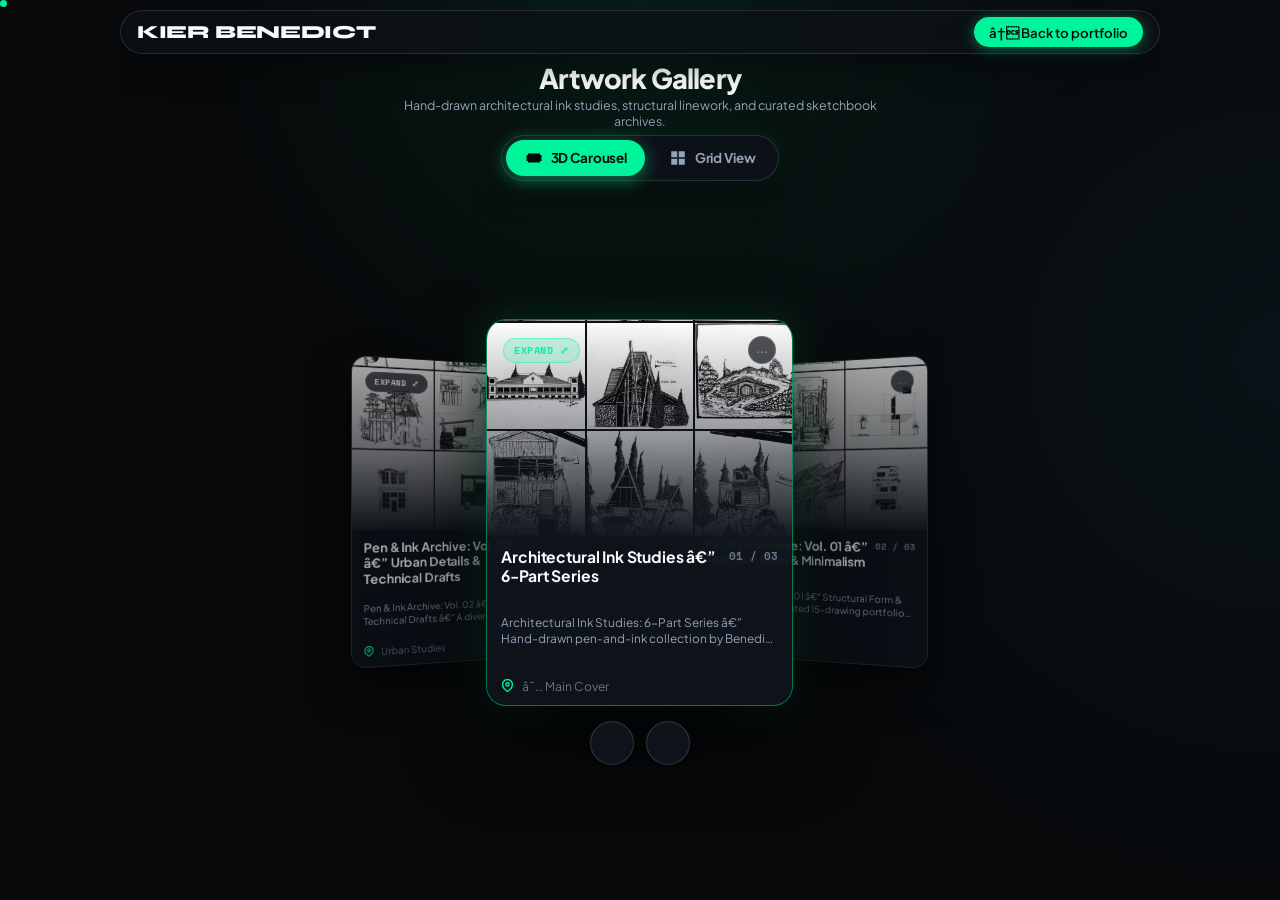
==== gallery-artwork.html @ 59157819 "feat: complete portfolio redesign with centered hero trio, seamless popout studio portrait, 3D anima" ====
﻿<!DOCTYPE html>
<html lang="en" class="is-carousel-view">
<head>
  <meta charset="UTF-8">
  <meta name="viewport" content="width=device-width, initial-scale=1.0, maximum-scale=1.0, user-scalable=no, viewport-fit=cover">
  <title>Artwork Gallery | Kier Benedict</title>
  <link rel="icon" href="assets/img/favicon-kb.svg" type="image/svg+xml">
  <link rel="stylesheet" href="assets/css/gallery.css?v=2.2">
  <link rel="stylesheet" href="https://cdn.jsdelivr.net/npm/remixicon@4.9.0/fonts/remixicon.css">
</head>
<body class="is-carousel-view">
  <main class="main">
    <div class="container">
      <div class="topbar">
        <a href="index.html" class="brand">KIER BENEDICT</a>
        <a href="index.html#content-index" class="back-link">â† Back to portfolio</a>
      </div>

      <header class="page-header">
        <h1>Artwork Gallery</h1>
        <p>Hand-drawn architectural ink studies, structural linework, and curated sketchbook archives.</p>
      </header>

      <!-- Persistent View Mode Controls (Always visible in both views) -->
      <div class="gallery-view-controls">
        <div class="view-toggle-pill" role="tablist" aria-label="Gallery View Mode">
          <button class="view-toggle-btn active" id="view-btn-carousel" type="button" role="tab" aria-selected="true">
            <svg viewBox="0 0 24 24" width="18" height="18" fill="currentColor"><path d="M4 6h16v12H4z M2 8h2v8H2z M20 8h2v8h-2z"/></svg>
            <span>3D Carousel</span>
          </button>
          <button class="view-toggle-btn" id="view-btn-grid" type="button" role="tab" aria-selected="false">
            <svg viewBox="0 0 24 24" width="18" height="18" fill="currentColor"><path d="M3 3h8v8H3zm10 0h8v8h-8zM3 13h8v8H3zm10 0h8v8h-8z"/></svg>
            <span>Grid View</span>
          </button>
        </div>
      </div>

      <!-- Gallery Views Container with Fluid Crossfade Transition -->
      <div class="gallery-views-container">
        <!-- 3D Glassmorphism Coverflow Carousel -->
        <section class="glass-carousel-section view-active" id="glass-carousel-section" aria-label="3D Featured Carousel">
          <div class="glass-carousel" id="glass-carousel">
            <div class="glass-carousel__stage" id="carousel-stage">
              <div class="glass-carousel__track" id="carousel-track">
                <!-- Dynamically populated by gallery.js -->
              </div>
            </div>

          <!-- Carousel Navigation Arrows -->
          <div class="carousel-nav-arrows" id="carousel-nav-arrows">
            <button class="shelf-nav-btn" id="pill-prev-btn" type="button" aria-label="Previous card">
              <i class="ri-arrow-left-s-line"></i>
            </button>
            <button class="shelf-nav-btn" id="pill-next-btn" type="button" aria-label="Next card">
              <i class="ri-arrow-right-s-line"></i>
            </button>
          </div>
        </div>
      </section>

      <section class="gallery-grid view-hidden" aria-label="Artwork gallery">
        <!-- 01: Main Cover - ARCHITECTURAL INK STUDIES -->
        <article class="gallery-item gallery-item--cover" data-gallery-item data-title="Architectural Ink Studies â€” 6-Part Series" data-text="Architectural Ink Studies: 6-Part Series â€” Hand-drawn pen-and-ink collection by Benedict (solo.c). Across six detailed vignettes, the series explores varied structural languages: a grand colonial estate, a timber &amp; stone A-frame lodge in Ketchum, a turf-roofed subterranean hill dwelling, a multi-story rustic shack with air conditioning and overgrown foliage, a sharp alpine A-frame cabin, and a cantilevered clifftop retreat with an elevated wooden staircase. Demonstrates master-level line weight control, crosshatching, and architectural storytelling." tabindex="0">
          <img src="assets/img/artmain.jpg" alt="Architectural Ink Studies 6-part series hand-drawn pen and ink sketches by Benedict">
          <div class="gallery-item__content">
            <div class="gallery-item__meta">
              <span class="gallery-badge gallery-badge--cover">â˜… Main Cover</span>
              <span class="gallery-badge gallery-badge--tag">Ink Studies</span>
            </div>
            <h3>Architectural Ink Studies</h3>
            <p>Six hand-drawn pen-and-ink architectural vignettes exploring A-frame lodges, subterranean turf homes, rustic shacks, and clifftop retreats.</p>
          </div>
        </article>

        <!-- 02: INK SKETCHES ARCHIVE VOL 01 -->
        <article class="gallery-item" data-gallery-item data-title="Pen &amp; Ink Archive: Vol. 01 â€” Structural Form &amp; Minimalism" data-text="Pen &amp; Ink Archive: Vol. 01 â€” Structural Form &amp; Minimalism â€” A curated 15-drawing portfolio grid showcasing delicate micron pen illustrations. Subjects span historic water towers, Japanese timber storefronts, stilt fishing platforms, Bauhaus minimalist dwellings, continuous-line face sketches, seaside gelato cafes, and floating island fortresses." tabindex="0">
          <img src="assets/img/ink-sketches-archive-1.jpg" alt="Pen and Ink Archive Vol 01 curated 15-piece sketchbook illustrations">
          <div class="gallery-item__content">
            <div class="gallery-item__meta">
              <span class="gallery-badge">Sketchbook</span>
              <span class="gallery-badge gallery-badge--tag">Archive Vol. 01</span>
            </div>
            <h3>Pen &amp; Ink Archive: Vol. 01</h3>
            <p>15-piece sketchbook collection exploring Japanese storefronts, stone fortifications, seaside cafes, and minimalist structures.</p>
          </div>
        </article>

        <!-- 03: INK SKETCHES ARCHIVE VOL 02 -->
        <article class="gallery-item" data-gallery-item data-title="Pen &amp; Ink Archive: Vol. 02 â€” Urban Details &amp; Technical Drafts" data-text="Pen &amp; Ink Archive: Vol. 02 â€” Urban Details &amp; Technical Drafts â€” A diverse 15-sketch archival plate pairing urban architectural studies with tactile mechanical details. Highlights include a detailed rotary telephone, an ornate Romanesque cathedral facade, Italian hill town clusters, timber fishing platforms, a precision fighter jet technical blueprint, and a Victorian clocktower manor." tabindex="0">
          <img src="assets/img/ink-sketches-archive-2.jpg" alt="Pen and Ink Archive Vol 02 urban architectural details and technical drafts">
          <div class="gallery-item__content">
            <div class="gallery-item__meta">
              <span class="gallery-badge">Urban Studies</span>
              <span class="gallery-badge gallery-badge--tag">Archive Vol. 02</span>
            </div>
            <h3>Pen &amp; Ink Archive: Vol. 02</h3>
            <p>15-piece archival plate featuring vintage rotary telephones, baroque cathedrals, Italian hill villages, and fighter jet blueprint drafts.</p>
          </div>
        </article>

        <!-- Grid View Navigation Arrows -->
        <div class="carousel-nav-arrows grid-nav-arrows" id="grid-nav-arrows">
          <button class="shelf-nav-btn" id="grid-prev-btn" type="button" aria-label="Previous card">
            <i class="ri-arrow-left-s-line"></i>
          </button>
          <button class="shelf-nav-btn" id="grid-next-btn" type="button" aria-label="Next card">
            <i class="ri-arrow-right-s-line"></i>
          </button>
        </div>
      </section>
      </div>
    </div>
  </main>

  <div class="gallery-lightbox" id="gallery-lightbox" aria-hidden="true">
    <button class="gallery-lightbox__close" id="lightbox-close" aria-label="Close fullscreen view">Ã—</button>
    <div class="gallery-lightbox__dialog">
      <img id="lightbox-image" src="" alt="Expanded gallery item">
      <div class="gallery-lightbox__caption">
        <h3 id="lightbox-title">Gallery item</h3>
        <p id="lightbox-text"></p>
      </div>
    </div>
  </div>

  <script src="assets/js/gallery.js?v=2.2"></script>
</body>
</html>
---- assets/css/gallery.css ----
/* ==========================================================================
   SOLO.C — GALLERY DESIGN SYSTEM
   Spotify & iOS Dark Glassmorphism, Rounded Cards, High Contrast
   ========================================================================== */
@import url("https://fonts.googleapis.com/css2?family=Plus+Jakarta+Sans:wght@400;500;600;700;800&family=Press+Start+2P&family=Space+Mono:wght@400;700&family=Syne:wght@700;800&display=swap");

:root {
  --bg-base: #07090b;
  --bg-surface-1: rgba(16, 20, 26, 0.72);
  --bg-surface-2: rgba(24, 30, 38, 0.55);
  --accent-primary: #00f59b;
  --accent-hover: #26ffad;
  --accent-glow: rgba(0, 245, 155, 0.35);
  --text-primary: #f8fafc;
  --text-secondary: #94a3b8;
  --text-muted: #64748b;
  --text-inverse: #07090b;
  --border-glass: rgba(255, 255, 255, 0.12);
  --border-accent: rgba(0, 245, 155, 0.35);
  --font-sans: 'Plus Jakarta Sans', sans-serif;
  --font-display: 'Syne', sans-serif;
  --font-mono: 'Space Mono', monospace;
  --font-pixel: 'Press Start 2P', monospace;
}

*, *::before, *::after {
  box-sizing: border-box;
  margin: 0;
  padding: 0;
  touch-action: manipulation;
}

html {
  scroll-behavior: smooth;
  color-scheme: dark;
  overflow-x: hidden;
  width: 100%;
  max-width: 100%;
  touch-action: pan-y;
  -webkit-text-size-adjust: 100%;
  text-size-adjust: 100%;
}

body {
  font-family: var(--font-sans);
  color: var(--text-secondary);
  background-color: var(--bg-base);
  background-image: 
    radial-gradient(circle at 50% 0%, rgba(0, 245, 155, 0.08) 0%, transparent 40%),
    radial-gradient(circle at 100% 40%, rgba(56, 189, 248, 0.05) 0%, transparent 40%);
  background-attachment: fixed;
  min-height: 100vh;
  position: relative;
  overflow-x: hidden;
  width: 100%;
  max-width: 100%;
  touch-action: pan-y;
}

.main {
  position: relative;
  z-index: 1;
  padding: 1rem 1rem 1.25rem;
  width: 100%;
  max-width: 100%;
  overflow-x: clip;
}

.container {
  max-width: 1040px;
  margin: 0 auto;
  width: 100%;
  overflow-x: clip;
}

/* iOS Floating Topbar */
.topbar {
  display: flex;
  align-items: center;
  justify-content: space-between;
  gap: 0.85rem;
  margin-bottom: 1rem;
  padding: 0.5rem 1.1rem;
  border: 1px solid var(--border-glass);
  border-radius: 9999px;
  background: rgba(14, 18, 23, 0.75);
  backdrop-filter: blur(24px);
  -webkit-backdrop-filter: blur(24px);
  box-shadow: 0 12px 32px rgba(0, 0, 0, 0.4);
}

.brand {
  color: var(--text-primary);
  font-family: var(--font-display);
  font-size: 1.15rem;
  font-weight: 800;
  text-decoration: none;
  letter-spacing: -0.02em;
}

.back-link {
  display: inline-flex;
  align-items: center;
  gap: 0.4rem;
  padding: 0.42rem 0.95rem;
  border-radius: 9999px;
  background: var(--accent-primary);
  color: var(--text-inverse);
  text-decoration: none;
  font-weight: 600;
  font-size: 0.82rem;
  box-shadow: 0 2px 14px rgba(0, 245, 155, 0.4);
  transition: transform 0.2s ease, background 0.2s ease;
  white-space: nowrap;
}

.back-link:hover {
  background: var(--accent-hover);
  transform: translateY(-2px);
}

/* Page Header */
.page-header {
  margin-bottom: 0.85rem;
  text-align: center;
}

.page-header h1 {
  margin: 0 0 0.25rem;
  color: var(--text-primary);
  font-size: clamp(1.5rem, 3.2vw, 2.2rem);
  font-weight: 800;
  letter-spacing: -0.03em;
}

.page-header p {
  margin: 0 auto;
  max-width: 520px;
  color: var(--text-secondary);
  font-size: 0.88rem;
  line-height: 1.45;
}

/* Dense Responsive Card Grid */
.gallery-grid {
  display: grid;
  grid-template-columns: repeat(auto-fit, minmax(260px, 1fr));
  gap: 1.15rem;
  width: 100%;
}

.gallery-item {
  overflow: hidden;
  border: 1px solid var(--border-glass);
  border-radius: 16px;
  background: var(--bg-surface-1);
  backdrop-filter: blur(20px);
  -webkit-backdrop-filter: blur(20px);
  box-shadow: 0 10px 24px rgba(0, 0, 0, 0.35);
  cursor: pointer;
  transition: transform 0.3s cubic-bezier(0.16, 1, 0.3, 1), border-color 0.3s ease, box-shadow 0.3s ease;
  display: flex;
  flex-direction: column;
}

.gallery-item:hover,
.gallery-item:focus-visible {
  transform: translateY(-4px);
  border-color: var(--border-accent);
  box-shadow: 0 16px 36px rgba(0, 0, 0, 0.5), 0 0 24px rgba(0, 245, 155, 0.15);
  outline: none;
}

.gallery-item img,
.gallery-item video {
  display: block;
  width: 100%;
  height: 200px;
  object-fit: cover;
  object-position: center;
  background: #080c10;
  transition: transform 0.4s ease;
}

.gallery-item:hover img,
.gallery-item:hover video {
  transform: scale(1.03);
}

.gallery-item--cover {
  border-color: rgba(0, 245, 155, 0.35);
  box-shadow: 0 12px 32px rgba(0, 0, 0, 0.45), 0 0 24px rgba(0, 245, 155, 0.1);
}

.gallery-item__content {
  padding: 1.25rem;
  flex: 1;
  display: flex;
  flex-direction: column;
}

.gallery-item__meta {
  display: flex;
  align-items: center;
  gap: 0.45rem;
  margin-bottom: 0.65rem;
  flex-wrap: wrap;
}

.gallery-badge {
  display: inline-flex;
  align-items: center;
  font-family: var(--font-mono);
  font-size: 0.68rem;
  font-weight: 700;
  text-transform: uppercase;
  letter-spacing: 0.05em;
  padding: 0.22rem 0.6rem;
  border-radius: 9999px;
  background: rgba(255, 255, 255, 0.06);
  border: 1px solid var(--border-glass);
  color: var(--text-secondary);
}

.gallery-badge--cover {
  background: rgba(0, 245, 155, 0.15);
  border-color: rgba(0, 245, 155, 0.45);
  color: var(--accent-primary);
  box-shadow: 0 0 10px rgba(0, 245, 155, 0.2);
}

.gallery-badge--tag {
  background: rgba(56, 189, 248, 0.1);
  border-color: rgba(56, 189, 248, 0.3);
  color: #38bdf8;
}

.gallery-item__content h3 {
  margin: 0 0 0.4rem;
  color: var(--text-primary);
  font-size: 1.15rem;
  font-weight: 700;
}

.gallery-item__content p {
  margin: 0;
  line-height: 1.6;
  font-size: 0.88rem;
  color: var(--text-secondary);
}

/* Lightbox Modal */
.gallery-lightbox {
  position: fixed;
  inset: 0;
  z-index: 999;
  display: flex;
  align-items: center;
  justify-content: center;
  background: rgba(4, 7, 9, 0.9);
  backdrop-filter: blur(16px);
  -webkit-backdrop-filter: blur(16px);
  padding: 0.85rem;
  opacity: 0;
  visibility: hidden;
  transition: opacity 0.25s ease, visibility 0.25s ease;
  overflow: hidden;
}

.gallery-lightbox.active {
  opacity: 1;
  visibility: visible;
}

.gallery-lightbox__dialog {
  position: relative;
  width: min(820px, 94vw);
  max-height: 90vh;
  display: flex;
  flex-direction: column;
  overflow: hidden;
  border-radius: 18px;
  background: rgba(16, 20, 26, 0.96);
  border: 1px solid var(--border-glass);
  box-shadow: 0 25px 60px rgba(0, 0, 0, 0.8);
}

.gallery-lightbox__dialog img,
.gallery-lightbox__dialog video {
  display: block;
  width: 100%;
  max-height: min(58vh, 480px);
  object-fit: contain;
  background: #040608;
  border: 0;
  flex-shrink: 1;
}

.gallery-lightbox__dialog iframe {
  height: min(50vh, 420px);
}

.video-frame-container {
  position: relative;
  width: 100%;
  aspect-ratio: 16 / 9;
  background: #06090c;
  overflow: hidden;
}

.video-frame-container iframe {
  position: absolute;
  inset: 0;
  width: 100%;
  height: 100%;
  border: 0;
}

/* Video Card Thumbnail & Play Button Styling */
.video-preview-wrap {
  position: relative;
  width: 100%;
  height: 280px;
  overflow: hidden;
  background: #06090c;
  display: block;
  text-decoration: none;
  cursor: pointer;
}

.video-preview-wrap img {
  display: block;
  width: 100%;
  height: 100%;
  object-fit: cover;
  object-position: center 35%;
  transition: transform 0.5s cubic-bezier(0.16, 1, 0.3, 1), filter 0.3s ease;
}

.gallery-item:hover .video-preview-wrap img,
.video-preview-wrap:hover img {
  transform: scale(1.05);
  filter: brightness(0.85);
}

.video-play-btn {
  position: absolute;
  top: 50%;
  left: 50%;
  transform: translate(-50%, -50%) scale(1);
  width: 60px;
  height: 60px;
  border-radius: 50%;
  background: rgba(14, 18, 23, 0.85);
  backdrop-filter: blur(16px);
  -webkit-backdrop-filter: blur(16px);
  border: 1.5px solid rgba(0, 245, 155, 0.6);
  color: var(--accent-primary);
  display: flex;
  align-items: center;
  justify-content: center;
  box-shadow: 0 10px 25px rgba(0, 0, 0, 0.6), 0 0 20px rgba(0, 245, 155, 0.25);
  transition: all 0.3s cubic-bezier(0.16, 1, 0.3, 1);
  pointer-events: none;
  z-index: 3;
}

.video-play-btn svg {
  margin-left: 3px;
  width: 24px;
  height: 24px;
  fill: currentColor;
}

.gallery-item:hover .video-play-btn,
.video-preview-wrap:hover .video-play-btn {
  transform: translate(-50%, -50%) scale(1.15);
  background: var(--accent-primary);
  color: var(--text-inverse);
  border-color: var(--accent-primary);
  box-shadow: 0 12px 30px rgba(0, 245, 155, 0.5), 0 0 35px rgba(0, 245, 155, 0.4);
}

.video-preview-overlay {
  position: absolute;
  top: 0.85rem;
  left: 0.85rem;
  right: 0.85rem;
  display: flex;
  justify-content: space-between;
  align-items: center;
  pointer-events: none;
  z-index: 3;
}

.video-badge-pill {
  font-family: var(--font-mono);
  font-size: 0.66rem;
  font-weight: 700;
  letter-spacing: 0.04em;
  padding: 0.25rem 0.6rem;
  border-radius: 9999px;
  background: rgba(7, 9, 11, 0.82);
  backdrop-filter: blur(10px);
  border: 1px solid rgba(255, 255, 255, 0.16);
  color: var(--text-primary);
  display: inline-flex;
  align-items: center;
  gap: 0.3rem;
}

.video-badge-pill--accent {
  background: rgba(0, 245, 155, 0.18);
  border-color: rgba(0, 245, 155, 0.5);
  color: var(--accent-primary);
}

.video-badge-pill--views {
  background: rgba(56, 189, 248, 0.16);
  border-color: rgba(56, 189, 248, 0.45);
  color: #38bdf8;
}

/* Lightbox Video Preview & Prominent FB CTA */
.lightbox-video-preview {
  position: relative;
  width: 100%;
  max-height: 70vh;
  min-height: 380px;
  background: #040608;
  display: flex;
  align-items: center;
  justify-content: center;
  overflow: hidden;
}

.lightbox-video-poster {
  width: 100%;
  height: 100%;
  max-height: 70vh;
  object-fit: contain;
  display: block;
}

.lightbox-play-overlay {
  position: absolute;
  inset: 0;
  display: flex;
  flex-direction: column;
  align-items: center;
  justify-content: center;
  gap: 1rem;
  background: rgba(4, 7, 10, 0.45);
  text-decoration: none;
  transition: background 0.3s ease;
}

.lightbox-play-overlay:hover {
  background: rgba(4, 7, 10, 0.2);
}

.video-play-btn--lg {
  width: 76px;
  height: 76px;
}

.video-play-btn--lg svg {
  width: 32px;
  height: 32px;
}

.lightbox-play-label {
  font-family: var(--font-sans);
  font-weight: 700;
  font-size: 0.95rem;
  color: #ffffff;
  padding: 0.45rem 1.15rem;
  border-radius: 9999px;
  background: rgba(14, 18, 23, 0.85);
  border: 1px solid rgba(255, 255, 255, 0.18);
  backdrop-filter: blur(12px);
  transition: all 0.2s ease;
}

.lightbox-play-overlay:hover .lightbox-play-label {
  background: var(--accent-primary);
  color: var(--text-inverse);
  border-color: var(--accent-primary);
  box-shadow: 0 4px 18px rgba(0, 245, 155, 0.4);
}

.btn-watch-fb {
  display: inline-flex;
  align-items: center;
  gap: 0.5rem;
  padding: 0.65rem 1.3rem;
  border-radius: 9999px;
  background: var(--accent-primary);
  color: var(--text-inverse);
  font-weight: 700;
  font-size: 0.88rem;
  text-decoration: none;
  box-shadow: 0 4px 16px rgba(0, 245, 155, 0.35);
  transition: all 0.2s ease;
}

.btn-watch-fb:hover {
  background: var(--accent-hover);
  transform: translateY(-2px);
  box-shadow: 0 6px 22px rgba(0, 245, 155, 0.5);
}

.gallery-item__actions {
  display: flex;
  align-items: center;
  justify-content: space-between;
  gap: 0.75rem;
  margin-top: 0.85rem;
  padding-top: 0.85rem;
  border-top: 1px solid rgba(255, 255, 255, 0.08);
}

.gallery-action-link {
  display: inline-flex;
  align-items: center;
  gap: 0.35rem;
  color: var(--accent-primary);
  text-decoration: none;
  font-size: 0.82rem;
  font-weight: 600;
  transition: color 0.2s ease, transform 0.2s ease;
}

.gallery-action-link:hover {
  color: var(--accent-hover);
  transform: translateX(2px);
}

.gallery-lightbox__caption {
  padding: 0.75rem 1.15rem 0.9rem;
  overflow-y: auto;
  max-height: 32vh;
  flex-shrink: 0;
  background: rgba(16, 20, 26, 0.98);
}

.gallery-lightbox__caption h3 {
  margin: 0 0 0.2rem;
  color: var(--text-primary);
  font-size: 1.1rem;
  font-weight: 700;
}

.gallery-lightbox__caption p {
  margin: 0;
  color: var(--text-secondary);
  line-height: 1.5;
  font-size: 0.84rem;
}

.gallery-lightbox__close {
  position: absolute;
  top: 0.75rem;
  right: 0.75rem;
  width: 2.2rem;
  height: 2.2rem;
  border: 1px solid var(--border-glass);
  border-radius: 50%;
  background: rgba(14, 18, 23, 0.85);
  backdrop-filter: blur(8px);
  color: var(--text-primary);
  font-size: 1.25rem;
  cursor: pointer;
  display: flex;
  align-items: center;
  justify-content: center;
  transition: all 0.2s ease;
  z-index: 10;
}

.gallery-lightbox__close:hover {
  background: var(--accent-primary);
  color: var(--text-inverse);
  transform: scale(1.08);
}

body.lightbox-open {
  overflow: hidden;
}

/* View Mode Switcher Pill (Persistent & Prominent) */
.gallery-view-controls,
.glass-carousel-view-controls {
  display: flex;
  align-items: center;
  justify-content: center;
  margin: 0 auto 0.85rem;
  position: relative;
  z-index: 25;
}

.view-toggle-pill {
  display: inline-flex;
  align-items: center;
  padding: 0.25rem;
  border-radius: 9999px;
  background: rgba(14, 18, 24, 0.88);
  backdrop-filter: blur(24px);
  -webkit-backdrop-filter: blur(24px);
  border: 1px solid var(--border-glass);
  box-shadow: 0 10px 32px rgba(0, 0, 0, 0.5), 0 0 20px rgba(0, 245, 155, 0.1);
  gap: 0.3rem;
  min-height: 40px;
}

.view-toggle-btn {
  display: inline-flex;
  align-items: center;
  justify-content: center;
  gap: 0.5rem;
  padding: 0.45rem 1.15rem;
  min-height: 36px;
  border-radius: 9999px;
  border: none;
  background: transparent;
  color: var(--text-secondary);
  font-family: var(--font-sans);
  font-size: 0.84rem;
  font-weight: 700;
  letter-spacing: -0.01em;
  cursor: pointer;
  transition: all 0.25s cubic-bezier(0.16, 1, 0.3, 1);
  touch-action: manipulation;
  -webkit-tap-highlight-color: transparent;
}

.view-toggle-btn svg {
  transition: transform 0.25s ease;
  flex-shrink: 0;
}

.view-toggle-btn:hover {
  color: var(--text-primary);
  background: rgba(255, 255, 255, 0.05);
}

.view-toggle-btn:active {
  transform: scale(0.96);
}

.view-toggle-btn.active {
  background: var(--accent-primary);
  color: var(--text-inverse);
  box-shadow: 0 4px 18px rgba(0, 245, 155, 0.45);
}

/* Views Container with Smooth Fluid Crossfade Transitions */
.gallery-views-container {
  position: relative;
  width: 100%;
  max-width: 100%;
  overflow: clip;
}

/* 3D Carousel Section & Stage */
.glass-carousel-section {
  position: relative;
  width: 100%;
  max-width: 100%;
  margin-bottom: 0;
  overflow: clip;
  transition: opacity 0.3s ease, transform 0.3s ease;
}

.glass-carousel {
  position: relative;
  width: 100%;
  max-width: 100%;
  perspective: 950px;
  perspective-origin: 50% 45%;
  display: flex;
  flex-direction: column;
  align-items: center;
  overflow: clip;
}

.glass-carousel__stage {
  position: relative;
  width: 100%;
  max-width: 100%;
  height: clamp(340px, 46vh, 410px);
  display: flex;
  align-items: center;
  justify-content: center;
  transform-style: preserve-3d;
  user-select: none;
  -webkit-user-select: none;
  touch-action: pan-y;
  cursor: grab;
  overflow: clip;
}

.glass-carousel__stage:active {
  cursor: grabbing;
}

.glass-carousel__track {
  position: absolute;
  width: 100%;
  height: 100%;
  display: flex;
  align-items: center;
  justify-content: center;
  transform-style: preserve-3d;
}

/* Individual 3D Glass Card */
.glass-card-3d {
  position: absolute;
  width: clamp(245px, 24vw, 300px);
  height: clamp(330px, 44vh, 395px);
  border-radius: 20px;
  background: rgba(16, 21, 28, 0.72);
  backdrop-filter: blur(28px);
  -webkit-backdrop-filter: blur(28px);
  border: 1px solid rgba(255, 255, 255, 0.14);
  box-shadow: 
    0 25px 50px rgba(0, 0, 0, 0.75),
    inset 0 1px 0 rgba(255, 255, 255, 0.22),
    inset 0 0 20px rgba(0, 245, 155, 0.05);
  overflow: hidden;
  display: flex;
  flex-direction: column;
  transform-origin: center center;
  transform-style: preserve-3d;
  touch-action: pan-y;
  transition: transform 0.65s cubic-bezier(0.16, 1, 0.3, 1), 
              opacity 0.5s ease, 
              filter 0.5s ease, 
              box-shadow 0.4s ease, 
              border-color 0.4s ease;
  will-change: transform, opacity, filter;
  cursor: pointer;
}

.glass-card-3d.is-active {
  border-color: rgba(0, 245, 155, 0.45);
  box-shadow: 
    0 35px 80px rgba(0, 0, 0, 0.85),
    0 0 40px rgba(0, 245, 155, 0.18),
    inset 0 1px 0 rgba(255, 255, 255, 0.3);
}

.glass-card-3d:hover.is-active {
  box-shadow: 
    0 40px 90px rgba(0, 0, 0, 0.9),
    0 0 50px rgba(0, 245, 155, 0.28),
    inset 0 1px 0 rgba(255, 255, 255, 0.4);
}

/* Card Media Upper Area */
.glass-card-3d__media {
  position: relative;
  width: 100%;
  height: 58%;
  overflow: hidden;
  background: #080c10;
}

.glass-card-3d__media img {
  width: 100%;
  height: 100%;
  object-fit: cover;
  object-position: center 30%;
  display: block;
  transition: transform 0.6s cubic-bezier(0.16, 1, 0.3, 1);
}

.glass-card-3d:hover .glass-card-3d__media img {
  transform: scale(1.06);
}

/* Bottom shadow gradient fading into body */
.glass-card-3d__media::after {
  content: '';
  position: absolute;
  inset: 0;
  background: linear-gradient(to top, rgba(16, 21, 28, 0.98) 0%, rgba(16, 21, 28, 0.45) 45%, transparent 100%);
  pointer-events: none;
}

/* Top control pills on card */
.glass-card-3d__top-row {
  position: absolute;
  top: 1rem;
  left: 1rem;
  right: 1rem;
  display: flex;
  align-items: center;
  justify-content: space-between;
  z-index: 3;
  pointer-events: none;
}

.glass-card-3d__expand-badge {
  display: inline-flex;
  align-items: center;
  gap: 0.35rem;
  font-family: var(--font-mono);
  font-size: 0.64rem;
  font-weight: 700;
  letter-spacing: 0.05em;
  text-transform: uppercase;
  padding: 0.25rem 0.65rem;
  border-radius: 9999px;
  background: rgba(10, 14, 20, 0.7);
  backdrop-filter: blur(12px);
  -webkit-backdrop-filter: blur(12px);
  border: 1px solid rgba(255, 255, 255, 0.16);
  color: var(--text-primary);
  transition: all 0.2s ease;
}

.glass-card-3d.is-active .glass-card-3d__expand-badge {
  background: rgba(0, 245, 155, 0.18);
  border-color: rgba(0, 245, 155, 0.45);
  color: var(--accent-primary);
}

.glass-card-3d__menu-icon {
  width: 28px;
  height: 28px;
  border-radius: 50%;
  background: rgba(10, 14, 20, 0.7);
  backdrop-filter: blur(12px);
  -webkit-backdrop-filter: blur(12px);
  border: 1px solid rgba(255, 255, 255, 0.16);
  color: var(--text-secondary);
  display: flex;
  align-items: center;
  justify-content: center;
  font-size: 0.9rem;
  line-height: 1;
}

.glass-card-3d__play-pill {
  position: absolute;
  top: 50%;
  left: 50%;
  transform: translate(-50%, -50%);
  display: inline-flex;
  align-items: center;
  gap: 0.35rem;
  padding: 0.35rem 0.85rem;
  border-radius: 9999px;
  background: rgba(14, 18, 23, 0.82);
  border: 1px solid rgba(0, 245, 155, 0.5);
  color: var(--accent-primary);
  font-family: var(--font-mono);
  font-size: 0.72rem;
  font-weight: 700;
  backdrop-filter: blur(12px);
  -webkit-backdrop-filter: blur(12px);
  box-shadow: 0 4px 16px rgba(0, 0, 0, 0.5), 0 0 15px rgba(0, 245, 155, 0.2);
  pointer-events: none;
  z-index: 2;
  transition: transform 0.2s ease, background 0.2s ease;
}

.glass-card-3d:hover .glass-card-3d__play-pill {
  transform: translate(-50%, -50%) scale(1.08);
  background: var(--accent-primary);
  color: var(--text-inverse);
}

/* Card Body (Lower portion) */
.glass-card-3d__body {
  position: relative;
  width: 100%;
  height: 45%;
  padding: 0.75rem 1rem 0.85rem;
  display: flex;
  flex-direction: column;
  justify-content: space-between;
  background: rgba(16, 21, 28, 0.65);
  z-index: 2;
}

.glass-card-3d__header {
  display: flex;
  align-items: flex-start;
  justify-content: space-between;
  gap: 0.5rem;
}

.glass-card-3d__title {
  margin: 0;
  color: var(--text-primary);
  font-size: 1.02rem;
  font-weight: 700;
  line-height: 1.25;
  letter-spacing: -0.01em;
}

.glass-card-3d__counter {
  font-family: var(--font-mono);
  font-size: 0.68rem;
  color: var(--text-muted);
  font-weight: 700;
  white-space: nowrap;
  padding-top: 0.1rem;
}

.glass-card-3d__desc {
  margin: 0.2rem 0 0.35rem;
  font-size: 0.78rem;
  color: var(--text-secondary);
  line-height: 1.4;
  display: -webkit-box;
  -webkit-line-clamp: 2;
  -webkit-box-orient: vertical;
  overflow: hidden;
}

.glass-card-3d__meta {
  display: flex;
  align-items: center;
  gap: 0.45rem;
  font-size: 0.76rem;
  color: var(--text-muted);
}

.glass-card-3d__meta svg {
  color: var(--accent-primary);
  flex-shrink: 0;
}

.glass-card-3d__meta span {
  white-space: nowrap;
  overflow: hidden;
  text-overflow: ellipsis;
}

/* Floating iOS Media Controller Pill */
.glass-pill-bar {
  margin-top: 1.5rem;
  display: inline-flex;
  align-items: center;
  gap: 0.85rem;
  padding: 0.55rem 1.15rem;
  border-radius: 9999px;
  background: rgba(14, 18, 24, 0.85);
  backdrop-filter: blur(24px);
  -webkit-backdrop-filter: blur(24px);
  border: 1px solid rgba(255, 255, 255, 0.15);
  box-shadow: 
    0 16px 40px rgba(0, 0, 0, 0.6),
    0 0 25px rgba(0, 245, 155, 0.14);
  z-index: 20;
  transition: transform 0.25s ease, box-shadow 0.25s ease;
}

.glass-pill-bar:hover {
  box-shadow: 
    0 20px 48px rgba(0, 0, 0, 0.7),
    0 0 35px rgba(0, 245, 155, 0.25);
}

.pill-btn {
  display: flex;
  align-items: center;
  justify-content: center;
  background: transparent;
  border: none;
  color: var(--text-secondary);
  cursor: pointer;
  padding: 0.4rem;
  border-radius: 50%;
  transition: all 0.2s ease;
}

.pill-btn:hover {
  color: var(--accent-primary);
  transform: scale(1.12);
}

.pill-btn--nav {
  width: 32px;
  height: 32px;
  background: rgba(255, 255, 255, 0.06);
  color: var(--text-primary);
}

.pill-btn--nav:hover {
  background: var(--accent-primary);
  color: var(--text-inverse);
}

.pill-btn--play {
  width: 34px;
  height: 34px;
  background: rgba(0, 245, 155, 0.15);
  color: var(--accent-primary);
  border: 1px solid rgba(0, 245, 155, 0.35);
}

.pill-btn--play:hover {
  background: var(--accent-primary);
  color: var(--text-inverse);
  box-shadow: 0 0 16px rgba(0, 245, 155, 0.5);
}

.pill-track-info {
  display: flex;
  align-items: center;
  gap: 0.75rem;
  cursor: pointer;
  padding: 0.2rem 0.5rem;
  border-radius: 9999px;
  transition: background 0.2s ease;
}

.pill-track-info:hover {
  background: rgba(255, 255, 255, 0.05);
}

.pill-thumb {
  width: 32px;
  height: 32px;
  border-radius: 50%;
  object-fit: cover;
  border: 1.5px solid var(--accent-primary);
  flex-shrink: 0;
  box-shadow: 0 0 10px rgba(0, 245, 155, 0.3);
}

.pill-text-wrap {
  display: flex;
  align-items: center;
  gap: 0.6rem;
}

.pill-title {
  color: var(--text-primary);
  font-size: 0.85rem;
  font-weight: 700;
  max-width: 170px;
  white-space: nowrap;
  overflow: hidden;
  text-overflow: ellipsis;
}

.pill-badge {
  font-family: var(--font-mono);
  font-size: 0.66rem;
  font-weight: 700;
  padding: 0.15rem 0.48rem;
  border-radius: 9999px;
  background: rgba(0, 245, 155, 0.15);
  border: 1px solid rgba(0, 245, 155, 0.35);
  color: var(--accent-primary);
  white-space: nowrap;
}

.pill-btn--heart {
  gap: 0.3rem;
  font-size: 0.74rem;
  font-family: var(--font-mono);
  color: var(--text-secondary);
  border-radius: 9999px;
  padding: 0.35rem 0.6rem;
}

.pill-btn--heart.liked {
  color: #ff3366;
}

.pill-btn--heart.liked svg {
  fill: #ff3366;
  stroke: #ff3366;
}

.pill-btn--expand {
  color: var(--text-secondary);
}

.pill-btn--expand:hover {
  color: var(--accent-primary);
}

/* Smooth Fluid Transitions Between Carousel View and Grid View */
.glass-carousel-section,
.gallery-grid {
  width: 100%;
  transition: opacity 0.45s cubic-bezier(0.16, 1, 0.3, 1),
              transform 0.45s cubic-bezier(0.16, 1, 0.3, 1),
              filter 0.45s cubic-bezier(0.16, 1, 0.3, 1);
  will-change: opacity, transform, filter;
}

/* Active View State */
.glass-carousel-section.view-active,
.gallery-grid.view-active {
  opacity: 1;
  transform: translateY(0) scale(1);
  filter: blur(0px);
  pointer-events: auto;
  visibility: visible;
  position: relative;
}

/* Fluid Exit State - Completely removed from layout to eliminate phantom scroll height */
.glass-carousel-section.view-hidden,
.gallery-grid.view-hidden {
  display: none !important;
  opacity: 0 !important;
  transform: translateY(24px) scale(0.96) !important;
  filter: blur(10px) !important;
  pointer-events: none !important;
  visibility: hidden !important;
  position: absolute !important;
  top: 0 !important;
  left: 0 !important;
  right: 0 !important;
  height: 0 !important;
  min-height: 0 !important;
  max-height: 0 !important;
  overflow: hidden !important;
  margin: 0 !important;
  padding: 0 !important;
  border: 0 !important;
  z-index: 0 !important;
}

/* ==========================================================================
   CAROUSEL & GRID NAVIGATION BUTTONS (Matches [ < ] [ > ] Design)
   ========================================================================== */
.carousel-nav-arrows {
  display: flex;
  align-items: center;
  justify-content: center;
  gap: 0.75rem;
  margin-top: 0.75rem;
  margin-bottom: 0;
  position: relative;
  z-index: 10;
}

.carousel-nav-arrows.grid-nav-arrows {
  grid-column: 1 / -1;
  margin-top: 1rem;
  margin-bottom: 0.85rem;
  padding-top: 0.25rem;
}

.shelf-nav-btn {
  width: 44px;
  height: 44px;
  min-width: 44px;
  min-height: 44px;
  border-radius: 50%;
  background: rgba(18, 24, 32, 0.85);
  border: 1px solid rgba(255, 255, 255, 0.14);
  color: #ffffff;
  display: inline-flex;
  align-items: center;
  justify-content: center;
  font-size: 1.35rem;
  cursor: pointer;
  transition: all 0.2s cubic-bezier(0.16, 1, 0.3, 1);
  box-shadow: 0 4px 16px rgba(0, 0, 0, 0.35);
  touch-action: manipulation;
  -webkit-tap-highlight-color: transparent;
  user-select: none;
}

.shelf-nav-btn:hover {
  background: rgba(255, 255, 255, 0.12);
  border-color: rgba(0, 245, 155, 0.6);
  color: var(--accent-primary, #00f59b);
  transform: scale(1.08);
  box-shadow: 0 0 16px rgba(0, 245, 155, 0.25);
}

.shelf-nav-btn:active {
  transform: scale(0.93);
  background: rgba(0, 245, 155, 0.2);
}

/* Grid card active focus highlight when navigating in grid view */
.gallery-item.grid-card-highlight {
  outline: 2px solid var(--accent-primary, #00f59b);
  box-shadow: 0 0 25px rgba(0, 245, 155, 0.45);
  transform: translateY(-4px) scale(1.01);
  transition: all 0.3s cubic-bezier(0.16, 1, 0.3, 1);
}

/* ==========================================================================
   MOBILE RESPONSIVENESS & TIGHT SPACING ENGINE
   Zero Horizontal Blowouts // Scaled Touch Elements // Proportional Card Bodies
   ========================================================================== */
@media (max-width: 768px) {
  .main {
    padding: 0.85rem 0.75rem 1rem;
  }

  .topbar {
    padding: 0.5rem 0.95rem;
    margin-bottom: 1rem;
    border-radius: 9999px;
    box-shadow: 0 8px 24px rgba(0, 0, 0, 0.45);
  }

  .brand {
    font-size: 1.05rem;
  }

  .back-link {
    padding: 0.4rem 0.85rem;
    font-size: 0.78rem;
    white-space: nowrap;
    box-shadow: 0 2px 10px rgba(0, 245, 155, 0.3);
  }

  .page-header {
    margin-bottom: 1.15rem;
  }

  .page-header h1 {
    font-size: clamp(1.55rem, 5.8vw, 2.15rem);
    margin-bottom: 0.3rem;
  }

  .page-header p {
    font-size: 0.86rem;
    line-height: 1.48;
    max-width: 92%;
  }

  .gallery-view-controls {
    margin: 0 auto 1.15rem;
    padding-inline: 0.25rem;
  }

  .view-toggle-pill {
    width: min(100%, 300px);
    min-height: 40px;
    padding: 0.25rem;
    gap: 0.25rem;
  }

  .view-toggle-btn {
    flex: 1;
    padding: 0.45rem 0.75rem;
    font-size: 0.8rem;
    min-height: 35px;
    gap: 0.35rem;
    white-space: nowrap;
  }

  .view-toggle-btn svg {
    width: 15px;
    height: 15px;
  }

  .gallery-views-container {
    min-height: auto;
    overflow: clip;
  }

  .glass-carousel {
    perspective: 850px;
    perspective-origin: 50% 45%;
    overflow: clip;
    width: 100%;
    max-width: 100%;
  }

  .glass-carousel__stage {
    height: clamp(340px, 48vh, 420px);
    overflow: clip;
    width: 100%;
    max-width: 100%;
  }

  .glass-card-3d {
    width: min(92vw, 360px);
    max-width: calc(100% - 1.25rem);
    height: clamp(330px, 46vh, 410px);
    border-radius: 20px;
    margin: 0 auto;
  }

  .glass-card-3d__media {
    height: 56%;
  }

  .glass-card-3d__top-row {
    top: 0.65rem;
    left: 0.65rem;
    right: 0.65rem;
  }

  .glass-card-3d__expand-badge {
    font-size: 0.58rem;
    padding: 0.18rem 0.45rem;
  }

  .glass-card-3d__menu-icon {
    width: 24px;
    height: 24px;
    font-size: 0.75rem;
  }

  .glass-card-3d__body {
    height: 44%;
    padding: 0.75rem 0.95rem 0.85rem;
  }

  .glass-card-3d__header {
    gap: 0.45rem;
  }

  .glass-card-3d__title {
    font-size: 1.05rem;
    line-height: 1.25;
  }

  .glass-card-3d__counter {
    font-size: 0.68rem;
  }

  .glass-card-3d__desc {
    font-size: 0.78rem;
    line-height: 1.38;
    margin: 0.2rem 0 0.3rem;
    -webkit-line-clamp: 2;
  }

  .glass-card-3d__meta {
    font-size: 0.68rem;
  }

  .carousel-nav-arrows {
    margin-top: 0.65rem;
    margin-bottom: 0;
    gap: 0.65rem;
  }

  .shelf-nav-btn {
    width: 38px;
    height: 38px;
    min-width: 38px;
    min-height: 38px;
    font-size: 1.15rem;
  }
}

@media (max-width: 640px) {
  .gallery-grid {
    grid-template-columns: 1fr;
    gap: 0.9rem;
  }

  .gallery-item {
    border-radius: 16px;
  }

  .gallery-item img,
  .gallery-item video,
  .video-preview-wrap {
    height: 175px;
    max-height: 48vw;
  }

  .video-play-btn {
    width: 44px;
    height: 44px;
  }

  .video-play-btn svg {
    width: 18px;
    height: 18px;
  }

  .video-preview-overlay {
    top: 0.5rem;
    left: 0.5rem;
    right: 0.5rem;
  }

  .video-badge-pill {
    font-size: 0.6rem;
    padding: 0.16rem 0.42rem;
  }

  .gallery-item__content {
    padding: 0.8rem 0.9rem 0.9rem;
  }

  .gallery-item__content h3 {
    font-size: 1rem;
    margin-bottom: 0.2rem;
  }

  .gallery-item__content p {
    font-size: 0.8rem;
    line-height: 1.45;
  }

  .gallery-badge {
    font-size: 0.6rem;
    padding: 0.16rem 0.45rem;
  }

  .gallery-item__actions {
    margin-top: 0.55rem;
    padding-top: 0.55rem;
  }

  .carousel-nav-arrows.grid-nav-arrows {
    margin-top: 1rem;
    margin-bottom: 0.75rem;
    padding-top: 0.2rem;
  }

  /* Lightbox Mobile Tuning */
  .gallery-lightbox {
    padding: 0.5rem;
  }

  .gallery-lightbox__dialog {
    border-radius: 14px;
    max-height: 92vh;
  }

  .gallery-lightbox__dialog img,
  .gallery-lightbox__dialog video {
    max-height: 46vh;
  }

  .lightbox-video-preview {
    min-height: 180px;
    max-height: 46vh;
  }

  .video-play-btn--lg {
    width: 48px;
    height: 48px;
  }

  .video-play-btn--lg svg {
    width: 20px;
    height: 20px;
  }

  .lightbox-play-label {
    font-size: 0.74rem;
    padding: 0.3rem 0.75rem;
  }

  .gallery-lightbox__caption {
    padding: 0.7rem 0.85rem 0.85rem;
  }

  .gallery-lightbox__caption h3 {
    font-size: 1rem;
    margin-bottom: 0.2rem;
  }

  .gallery-lightbox__caption p {
    font-size: 0.78rem;
    line-height: 1.45;
  }

  .gallery-lightbox__close {
    top: 0.45rem;
    right: 0.45rem;
    width: 2rem;
    height: 2rem;
    font-size: 1.1rem;
  }

  .btn-watch-fb {
    font-size: 0.76rem;
    padding: 0.45rem 0.85rem;
    width: 100%;
    justify-content: center;
  }
}

@media (max-width: 380px) {
  .main {
    padding: 0.65rem 0.5rem 0.85rem;
  }

  .topbar {
    padding: 0.4rem 0.65rem;
    margin-bottom: 0.75rem;
  }

  .brand {
    font-size: 0.92rem;
  }

  .back-link {
    padding: 0.32rem 0.6rem;
    font-size: 0.7rem;
  }

  .glass-card-3d {
    width: calc(100vw - 1.25rem);
    max-width: 330px;
    height: 335px;
  }

  .glass-carousel__stage {
    height: 345px;
  }

  .glass-card-3d__body {
    padding: 0.65rem 0.8rem;
  }
}

/* ==========================================================================
   CAROUSEL SINGLE-SCREEN ENGINE (ELIMINATES DEAD BOTTOM SPACE ACROSS ALL SCREENS)
   ========================================================================== */

/* 1. Prevent all window scrolling in Carousel View on both html and body */
html.is-carousel-view,
body.is-carousel-view {
  height: 100% !important;
  height: 100dvh !important;
  max-height: 100dvh !important;
  overflow: hidden !important;
  overscroll-behavior: none !important;
  touch-action: pan-x !important;
}

/* 2. Main wrapper fills exact viewport without expanding or causing scroll */
body.is-carousel-view .main {
  height: 100% !important;
  height: 100dvh !important;
  max-height: 100dvh !important;
  display: flex !important;
  flex-direction: column !important;
  justify-content: space-between !important;
  padding: 0.65rem 1rem 0.5rem !important;
  overflow: hidden !important;
  box-sizing: border-box !important;
}

/* 3. Container fits cleanly within .main */
body.is-carousel-view .container {
  height: 100% !important;
  max-height: 100% !important;
  display: flex !important;
  flex-direction: column !important;
  justify-content: space-between !important;
  flex: 1 1 0% !important;
  width: 100% !important;
  overflow: hidden !important;
}

/* 4. Topbar, Page Header & View Controls stay fixed in proportion */
body.is-carousel-view .topbar {
  flex-shrink: 0 !important;
  margin-bottom: 0.45rem !important;
  padding: 0.35rem 1rem !important;
}

body.is-carousel-view .page-header {
  flex-shrink: 0 !important;
  margin-bottom: 0.35rem !important;
}

body.is-carousel-view .page-header h1 {
  font-size: clamp(1.25rem, 2.2vw, 1.7rem) !important;
  margin-bottom: 0.1rem !important;
}

body.is-carousel-view .page-header p {
  font-size: 0.78rem !important;
  line-height: 1.3 !important;
  max-width: 520px !important;
}

body.is-carousel-view .gallery-view-controls {
  flex-shrink: 0 !important;
  margin-bottom: 0.35rem !important;
}

/* 5. Carousel container expands to fill available height and centers the 3D stage */
body.is-carousel-view .gallery-views-container {
  flex: 1 1 0% !important;
  min-height: 0 !important;
  display: flex !important;
  flex-direction: column !important;
  justify-content: center !important;
  align-items: center !important;
  overflow: hidden !important;
  position: relative !important;
  width: 100% !important;
}

body.is-carousel-view .glass-carousel-section {
  width: 100% !important;
  height: 100% !important;
  max-height: 100% !important;
  display: flex !important;
  flex-direction: column !important;
  align-items: center !important;
  justify-content: center !important;
  margin-bottom: 0 !important;
  overflow: hidden !important;
}

body.is-carousel-view .glass-carousel {
  width: 100% !important;
  height: 100% !important;
  max-height: 100% !important;
  display: flex !important;
  flex-direction: column !important;
  align-items: center !important;
  justify-content: center !important;
  overflow: hidden !important;
}

/* 6. The 3D Stage & Glass Card sizing fits within viewport without blowout */
body.is-carousel-view .glass-carousel__stage {
  flex: 1 1 auto !important;
  min-height: 250px !important;
  max-height: clamp(280px, 45vh, 410px) !important;
  width: 100% !important;
  margin: 0 auto !important;
  overflow: visible !important;
}

body.is-carousel-view .glass-card-3d {
  width: clamp(245px, 24vw, 320px) !important;
  height: clamp(260px, 43vh, 395px) !important;
}

body.is-carousel-view .glass-card-3d__media {
  height: 56% !important;
}

body.is-carousel-view .glass-card-3d__body {
  height: 44% !important;
  padding: 0.7rem 0.9rem !important;
}

body.is-carousel-view .glass-card-3d__title {
  font-size: 0.98rem !important;
}

body.is-carousel-view .glass-card-3d__desc {
  font-size: 0.74rem !important;
  line-height: 1.3 !important;
}

/* 7. Navigation arrows centered at bottom of carousel */
body.is-carousel-view .carousel-nav-arrows {
  flex-shrink: 0 !important;
  margin-top: 0.4rem !important;
  margin-bottom: 0.15rem !important;
}

/* 8. Mobile responsive overrides (genuine 3D Coverflow motion, zero scroll blowout) */
@media (max-width: 768px) {
  html.is-carousel-view,
  body.is-carousel-view {
    height: 100% !important;
    height: 100dvh !important;
    max-height: 100dvh !important;
    overflow: hidden !important;
    overscroll-behavior: none !important;
    touch-action: none !important;
  }

  body.is-carousel-view .main {
    padding: 0.45rem 0.65rem 0.35rem !important;
  }

  body.is-carousel-view .topbar {
    margin-bottom: 0.3rem !important;
    padding: 0.3rem 0.8rem !important;
  }

  body.is-carousel-view .page-header {
    margin-bottom: 0.2rem !important;
  }

  body.is-carousel-view .page-header h1 {
    font-size: clamp(1.15rem, 4.6vw, 1.45rem) !important;
    margin-bottom: 0.05rem !important;
  }

  body.is-carousel-view .page-header p {
    font-size: 0.72rem !important;
    line-height: 1.25 !important;
  }

  body.is-carousel-view .gallery-view-controls {
    margin-bottom: 0.25rem !important;
  }

  body.is-carousel-view .glass-carousel {
    perspective: 800px !important;
    perspective-origin: 50% 45% !important;
    width: 100% !important;
    overflow: hidden !important;
  }

  body.is-carousel-view .glass-carousel__stage {
    min-height: 240px !important;
    max-height: clamp(260px, 46vh, 370px) !important;
    touch-action: none !important;
    cursor: grab;
    overflow: visible !important;
  }

  body.is-carousel-view .glass-card-3d {
    width: clamp(230px, 72vw, 290px) !important;
    height: clamp(250px, 44vh, 355px) !important;
    margin: 0 !important;
    transition: transform 0.46s cubic-bezier(0.16, 1, 0.3, 1), 
                opacity 0.38s ease, 
                filter 0.38s ease, 
                box-shadow 0.35s ease !important;
    will-change: transform, opacity, filter;
  }

  body.is-carousel-view .glass-card-3d__media {
    height: 55% !important;
  }

  body.is-carousel-view .glass-card-3d__body {
    height: 45% !important;
    padding: 0.55rem 0.75rem !important;
  }

  body.is-carousel-view .glass-card-3d__title {
    font-size: 0.88rem !important;
    white-space: nowrap !important;
    overflow: hidden !important;
    text-overflow: ellipsis !important;
  }

  body.is-carousel-view .glass-card-3d__desc {
    font-size: 0.68rem !important;
    line-height: 1.25 !important;
    margin: 0.1rem 0 0.15rem !important;
    display: -webkit-box !important;
    -webkit-line-clamp: 2 !important;
    -webkit-box-orient: vertical !important;
    overflow: hidden !important;
  }

  body.is-carousel-view .carousel-nav-arrows {
    margin-top: 0.3rem !important;
    margin-bottom: 0.1rem !important;
  }

  body.is-carousel-view .shelf-nav-btn {
    width: 40px !important;
    height: 40px !important;
    min-width: 40px !important;
    min-height: 40px !important;
    font-size: 1.2rem !important;
  }
}

/* ==========================================================================
   GRID VIEW RESTORATION (Seamlessly scrollable when grid tab is selected)
   ========================================================================== */
html.is-grid-view,
body.is-grid-view {
  height: auto !important;
  min-height: 100vh !important;
  max-height: none !important;
  overflow-y: auto !important;
  overflow-x: hidden !important;
}

body.is-grid-view .main {
  height: auto !important;
  min-height: 100vh !important;
  max-height: none !important;
  overflow: visible !important;
  display: block !important;
  padding: 1rem 1rem 2rem !important;
}

body.is-grid-view .container {
  height: auto !important;
  max-height: none !important;
  overflow: visible !important;
  display: block !important;
}

body.is-grid-view .gallery-views-container {
  height: auto !important;
  max-height: none !important;
  overflow: visible !important;
  display: block !important;
}

/* ==========================================================================
   TACTILE CUSTOM CURSOR (Fixed in Place — Never Affects Page Height)
   ========================================================================== */
.custom-cursor-dot {
  position: fixed !important;
  top: 0 !important;
  left: 0 !important;
  width: 7px;
  height: 7px;
  border-radius: 50%;
  background: var(--accent-primary, #00f59b);
  pointer-events: none !important;
  z-index: 9999;
}

.custom-cursor-ring {
  position: fixed !important;
  top: 0 !important;
  left: 0 !important;
  width: 34px;
  height: 34px;
  border-radius: 50%;
  border: 1.5px solid rgba(0, 245, 155, 0.45);
  pointer-events: none !important;
  z-index: 9998;
  transition: width 0.2s ease, height 0.2s ease, border-color 0.2s ease, background-color 0.2s ease;
}

.cursor-hover .custom-cursor-ring {
  width: 50px;
  height: 50px;
  border-color: var(--accent-primary, #00f59b);
  background-color: rgba(0, 245, 155, 0.08);
  box-shadow: 0 0 16px rgba(0, 245, 155, 0.25);
}

@media (pointer: coarse) {
  .custom-cursor-dot,
  .custom-cursor-ring {
    display: none !important;
  }
}
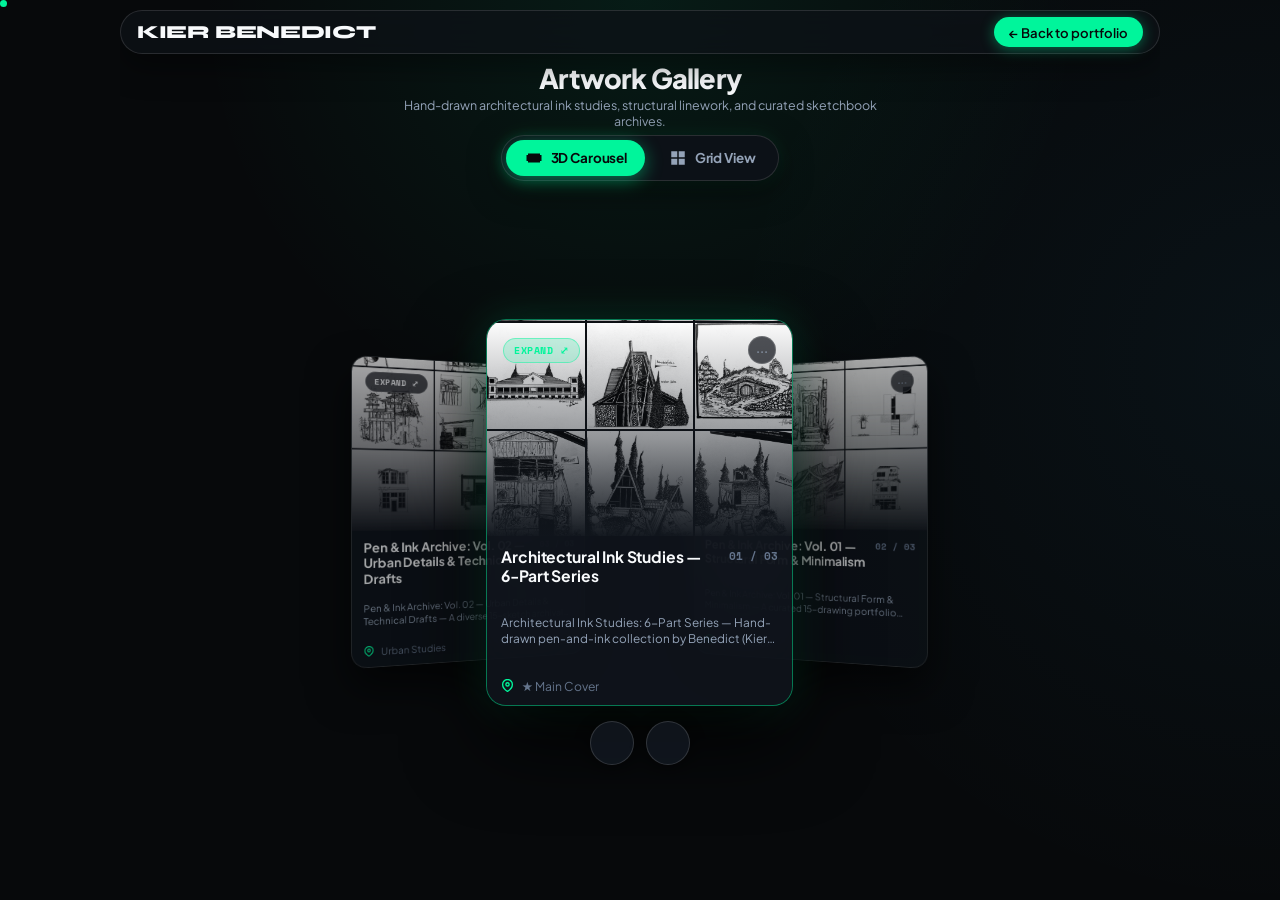
==== commit acda6c15: "Fix gallery encoding mojibake and lock mobile viewport to zero horizontal overflow" ====
--- a/gallery-artwork.html
+++ b/gallery-artwork.html
@@ -1,4 +1,4 @@
-﻿<!DOCTYPE html>
+<!DOCTYPE html>
 <html lang="en" class="is-carousel-view">
 <head>
   <meta charset="UTF-8">
@@ -13,7 +13,7 @@
     <div class="container">
       <div class="topbar">
         <a href="index.html" class="brand">KIER BENEDICT</a>
-        <a href="index.html#content-index" class="back-link">â† Back to portfolio</a>
+        <a href="index.html#content-index" class="back-link">&larr; Back to portfolio</a>
       </div>
 
       <header class="page-header">
@@ -60,11 +60,11 @@
 
       <section class="gallery-grid view-hidden" aria-label="Artwork gallery">
         <!-- 01: Main Cover - ARCHITECTURAL INK STUDIES -->
-        <article class="gallery-item gallery-item--cover" data-gallery-item data-title="Architectural Ink Studies â€” 6-Part Series" data-text="Architectural Ink Studies: 6-Part Series â€” Hand-drawn pen-and-ink collection by Benedict (solo.c). Across six detailed vignettes, the series explores varied structural languages: a grand colonial estate, a timber &amp; stone A-frame lodge in Ketchum, a turf-roofed subterranean hill dwelling, a multi-story rustic shack with air conditioning and overgrown foliage, a sharp alpine A-frame cabin, and a cantilevered clifftop retreat with an elevated wooden staircase. Demonstrates master-level line weight control, crosshatching, and architectural storytelling." tabindex="0">
+        <article class="gallery-item gallery-item--cover" data-gallery-item data-title="Architectural Ink Studies &mdash; 6-Part Series" data-text="Architectural Ink Studies: 6-Part Series &mdash; Hand-drawn pen-and-ink collection by Benedict (Kier Benedict). Across six detailed vignettes, the series explores varied structural languages: a grand colonial estate, a timber &amp; stone A-frame lodge in Ketchum, a turf-roofed subterranean hill dwelling, a multi-story rustic shack with air conditioning and overgrown foliage, a sharp alpine A-frame cabin, and a cantilevered clifftop retreat with an elevated wooden staircase. Demonstrates master-level line weight control, crosshatching, and architectural storytelling." tabindex="0">
           <img src="assets/img/artmain.jpg" alt="Architectural Ink Studies 6-part series hand-drawn pen and ink sketches by Benedict">
           <div class="gallery-item__content">
             <div class="gallery-item__meta">
-              <span class="gallery-badge gallery-badge--cover">â˜… Main Cover</span>
+              <span class="gallery-badge gallery-badge--cover">&#9733; Main Cover</span>
               <span class="gallery-badge gallery-badge--tag">Ink Studies</span>
             </div>
             <h3>Architectural Ink Studies</h3>
@@ -73,7 +73,7 @@
         </article>
 
         <!-- 02: INK SKETCHES ARCHIVE VOL 01 -->
-        <article class="gallery-item" data-gallery-item data-title="Pen &amp; Ink Archive: Vol. 01 â€” Structural Form &amp; Minimalism" data-text="Pen &amp; Ink Archive: Vol. 01 â€” Structural Form &amp; Minimalism â€” A curated 15-drawing portfolio grid showcasing delicate micron pen illustrations. Subjects span historic water towers, Japanese timber storefronts, stilt fishing platforms, Bauhaus minimalist dwellings, continuous-line face sketches, seaside gelato cafes, and floating island fortresses." tabindex="0">
+        <article class="gallery-item" data-gallery-item data-title="Pen &amp; Ink Archive: Vol. 01 &mdash; Structural Form &amp; Minimalism" data-text="Pen &amp; Ink Archive: Vol. 01 &mdash; Structural Form &amp; Minimalism &mdash; A curated 15-drawing portfolio grid showcasing delicate micron pen illustrations. Subjects span historic water towers, Japanese timber storefronts, stilt fishing platforms, Bauhaus minimalist dwellings, continuous-line face sketches, seaside gelato cafes, and floating island fortresses." tabindex="0">
           <img src="assets/img/ink-sketches-archive-1.jpg" alt="Pen and Ink Archive Vol 01 curated 15-piece sketchbook illustrations">
           <div class="gallery-item__content">
             <div class="gallery-item__meta">
@@ -86,7 +86,7 @@
         </article>
 
         <!-- 03: INK SKETCHES ARCHIVE VOL 02 -->
-        <article class="gallery-item" data-gallery-item data-title="Pen &amp; Ink Archive: Vol. 02 â€” Urban Details &amp; Technical Drafts" data-text="Pen &amp; Ink Archive: Vol. 02 â€” Urban Details &amp; Technical Drafts â€” A diverse 15-sketch archival plate pairing urban architectural studies with tactile mechanical details. Highlights include a detailed rotary telephone, an ornate Romanesque cathedral facade, Italian hill town clusters, timber fishing platforms, a precision fighter jet technical blueprint, and a Victorian clocktower manor." tabindex="0">
+        <article class="gallery-item" data-gallery-item data-title="Pen &amp; Ink Archive: Vol. 02 &mdash; Urban Details &amp; Technical Drafts" data-text="Pen &amp; Ink Archive: Vol. 02 &mdash; Urban Details &amp; Technical Drafts &mdash; A diverse 15-sketch archival plate pairing urban architectural studies with tactile mechanical details. Highlights include a detailed rotary telephone, an ornate Romanesque cathedral facade, Italian hill town clusters, timber fishing platforms, a precision fighter jet technical blueprint, and a Victorian clocktower manor." tabindex="0">
           <img src="assets/img/ink-sketches-archive-2.jpg" alt="Pen and Ink Archive Vol 02 urban architectural details and technical drafts">
           <div class="gallery-item__content">
             <div class="gallery-item__meta">
@@ -113,7 +113,7 @@
   </main>
 
   <div class="gallery-lightbox" id="gallery-lightbox" aria-hidden="true">
-    <button class="gallery-lightbox__close" id="lightbox-close" aria-label="Close fullscreen view">Ã—</button>
+    <button class="gallery-lightbox__close" id="lightbox-close" aria-label="Close fullscreen view">&times;</button>
     <div class="gallery-lightbox__dialog">
       <img id="lightbox-image" src="" alt="Expanded gallery item">
       <div class="gallery-lightbox__caption">
